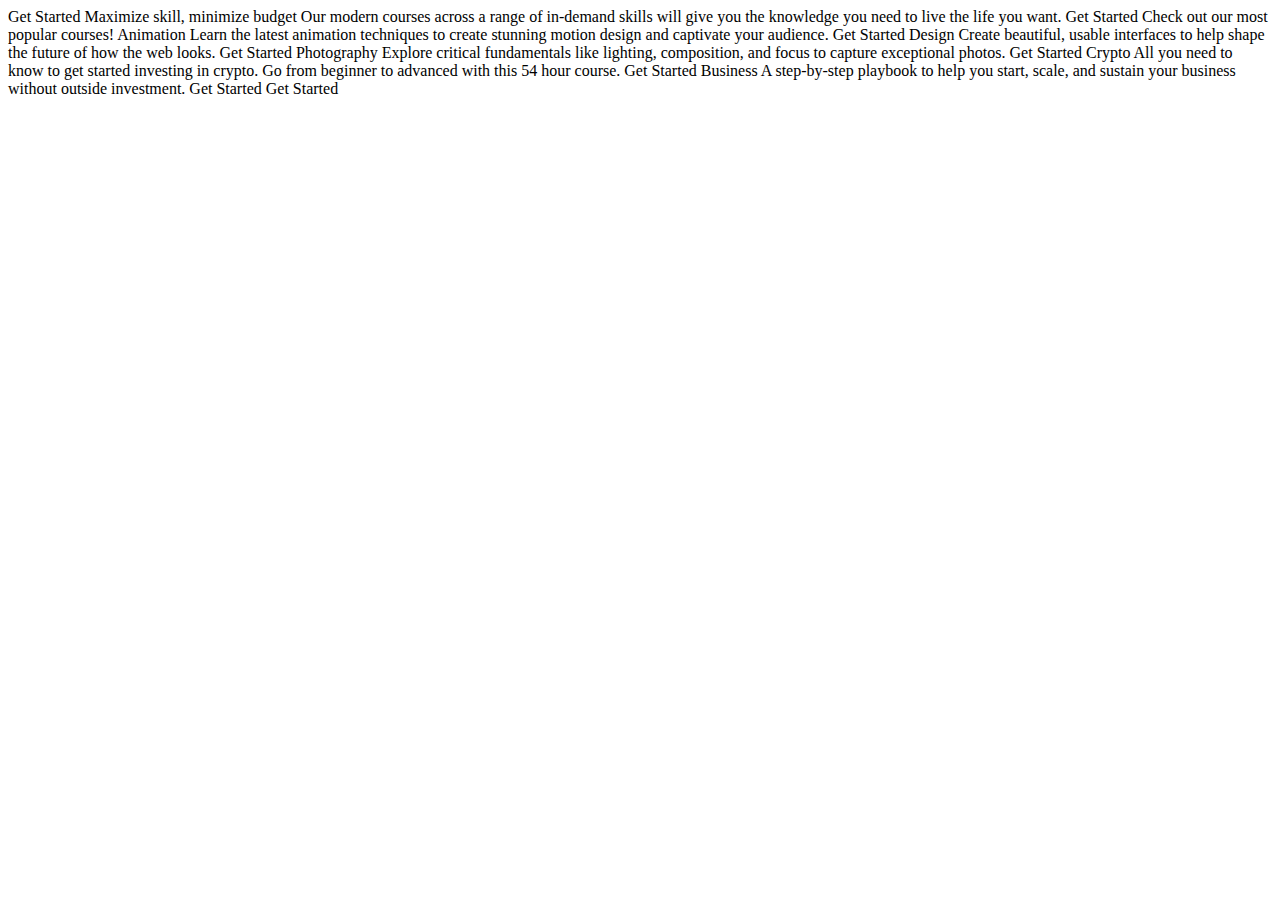
==== index.html @ d4b644a1 "Initial Landing Page Project" ====
<!DOCTYPE html>
<html lang="en">
<head>
  <meta charset="UTF-8">
  <meta name="viewport" content="width=device-width, initial-scale=1.0">

  <link rel="icon" type="image/png" sizes="32x32" href="./assets/favicon-32x32.png">
  
  <title>Frontend Mentor | Skilled e-learning landing page</title>
</head>
<body>

  Get Started

  Maximize skill, minimize budget

  Our modern courses across a range of in-demand skills will give you the 
  knowledge you need to live the life you want.

  Get Started

  Check out our most popular courses!

  Animation
  Learn the latest animation techniques to create stunning motion 
  design and captivate your audience.
  Get Started

  Design
  Create beautiful, usable interfaces to help shape the future of 
  how the web looks.
  Get Started

  Photography
  Explore critical fundamentals like lighting, composition, and focus 
  to capture exceptional photos.
  Get Started

  Crypto
  All you need to know to get started investing in crypto. Go from beginner 
  to advanced with this 54 hour course.
  Get Started

  Business
  A step-by-step playbook to help you start, scale, and sustain your business 
  without outside investment.
  Get Started

  Get Started

</body>
</html>
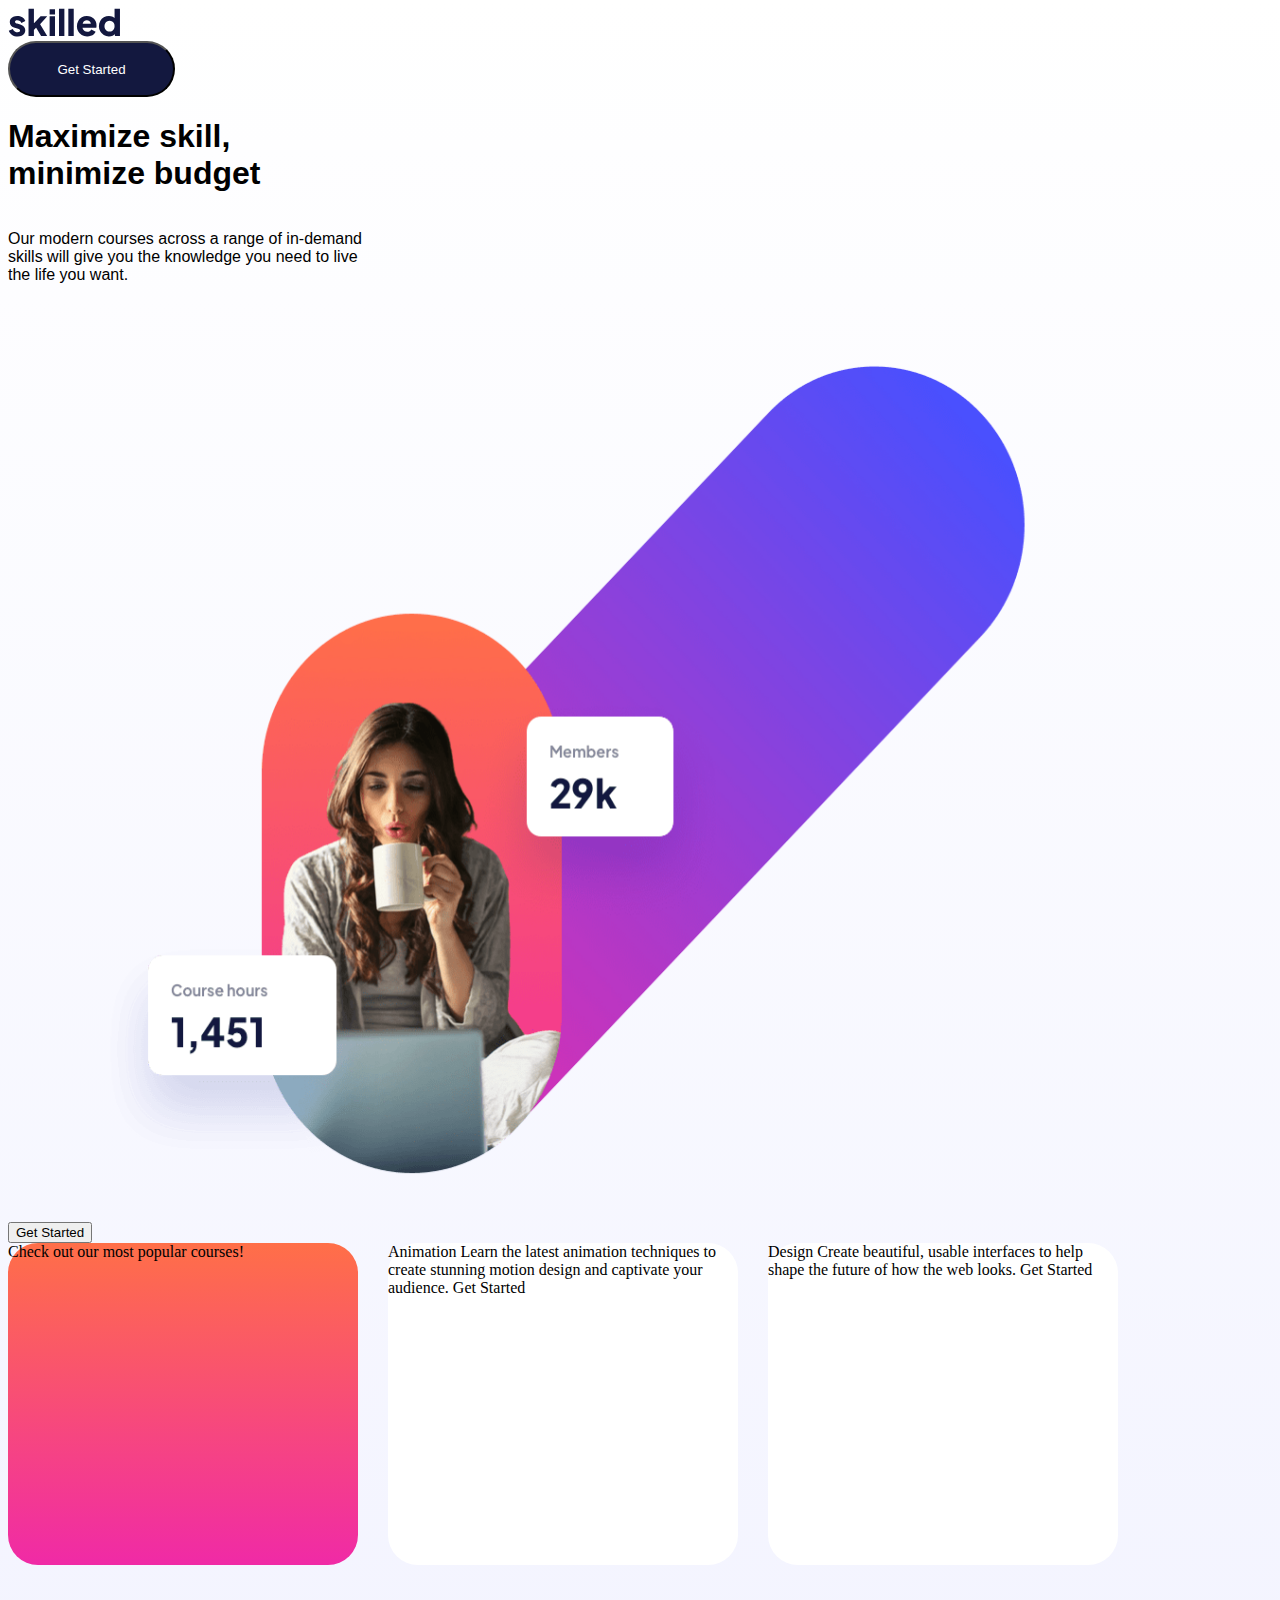
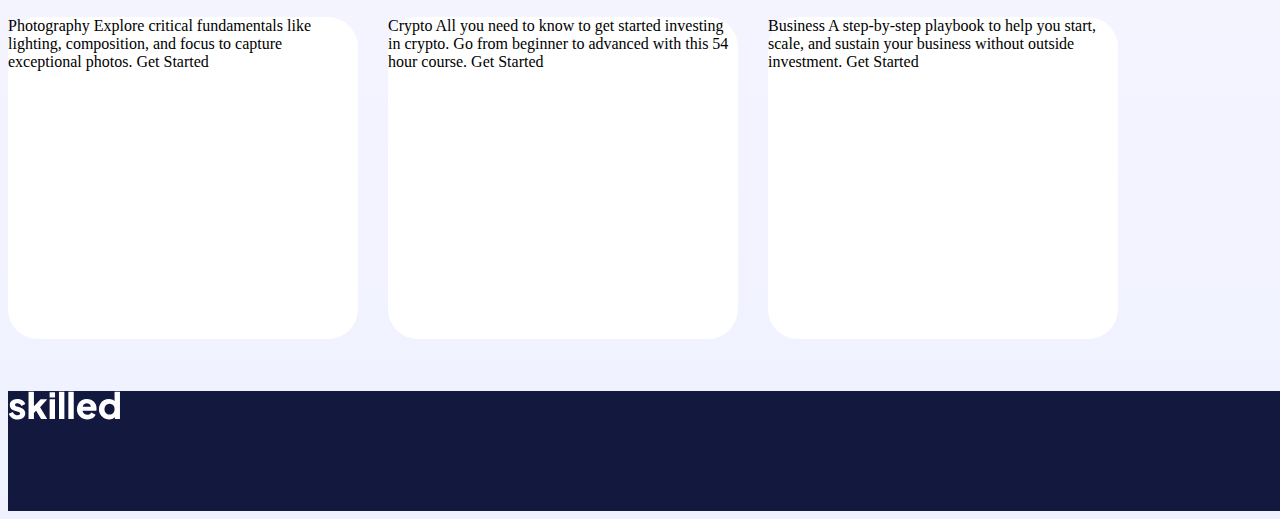
==== commit d32defa4: "LandingPageProjectStart" ====
--- a/index.html
+++ b/index.html
@@ -3,14 +3,71 @@
 <head>
   <meta charset="UTF-8">
   <meta name="viewport" content="width=device-width, initial-scale=1.0">
+  <link href="https://fonts.googleapis.com/css2?family=Plus+Jakarta+Sans:wght@700&display=swap" rel="stylesheet">
+  <link rel="stylesheet" href="app/css/style.css">
 
   <link rel="icon" type="image/png" sizes="32x32" href="./assets/favicon-32x32.png">
   
   <title>Frontend Mentor | Skilled e-learning landing page</title>
 </head>
 <body>
+  <header>
+    <div class="">
+      <div>
+        <img src="assets/logo-dark.svg" alt="">
+      </div>
+        <button class="header-btn">
+          Get Started
+        </button>
+      <div class="heading">
+        <h1>
+          Maximize skill,<br> minimize budget
+        </h1>
+        <p>
+        Our modern courses across a range of in-demand<br> skills will give you the 
+        knowledge you need to live<br> the life you want.
+        </p>
+      </div>
+        <button>
+          Get Started
+        </button>
+        <img id="lady" src="assets/image-hero-desktop.png" alt="skilled web developer">
+    </div>
+  </header>
+  <div class="container">
+    <div class="item1">Check out our most popular courses!</div>
+    <div class="item2">Animation
+      Learn the latest animation techniques to create stunning motion 
+      design and captivate your audience.
+      Get Started</div>
+    <div class="item3">Design
+      Create beautiful, usable interfaces to help shape the future of 
+      how the web looks.
+      Get Started</div>
+    <div class="item4">Photography
+      Explore critical fundamentals like lighting, composition, and focus 
+      to capture exceptional photos.
+      Get Started</div>
+    <div class="item5">Crypto
+      All you need to know to get started investing in crypto. Go from beginner 
+      to advanced with this 54 hour course.
+      Get Started</div>
+    <div class="item6">Business
+      A step-by-step playbook to help you start, scale, and sustain your business 
+      without outside investment.
+      Get Started</div>
+  </div>
+  <footer>
+    <div>
+      <img src="assets/logo-light.svg" alt="">
+    </div>
+    <div>
+      <button class="footer-btn">Get Started</button>
+    </div>
+  </footer>
 
-  Get Started
+
+  <!-- Get Started
 
   Maximize skill, minimize budget
 
@@ -46,7 +103,7 @@
   without outside investment.
   Get Started
 
-  Get Started
+  Get Started -->
 
 </body>
 </html>--- a/app/css/style.css
+++ b/app/css/style.css
@@ -0,0 +1,92 @@
+body{
+    background: linear-gradient(#FFFFFF, #F0F1FF)
+}
+header{
+    display: flex;
+    flex-direction: row;
+    font-family: 'Plus Jakarta Sans ', sans-serif;
+}
+header .header-btn{
+    width: 167px;
+    height: 56px;
+    border-radius: 40px;
+    background: #13183F;
+    color: #FFFFFF;
+}
+header .heading{
+    display: flex;
+    flex-direction: column;
+}
+#lady{
+    width: 61.9em;
+    height: 58.55em;
+}
+footer{
+    background: #13183F;
+    width: 1440px;
+    height: 120px;
+    display: flex;
+    flex-direction: row;
+    justify-content: space-between;
+    font-family: 'Plus Jakarta Sans', sans-serif;
+}
+footer .footer-btn{
+    width: 167px;
+    height: 56px;
+    border-radius: 40px;
+    background: linear-gradient(#4851FF, #F02AA6);
+    color: #FFFFFF;
+}
+
+
+.container{
+    width: 1110px;
+    height: 748px;
+    display: flex;
+    flex-direction: row;
+    justify-content: space-between;
+    flex-wrap: wrap;
+
+
+}
+.item1{
+    background: linear-gradient(180deg,#FF6F48, #F02AA6 );
+    width: 350px;
+    height: 322px;
+    border-radius: 30px;
+
+}
+.item2{
+    background: #FFFFFF;
+    width: 350px;
+    height: 322px;
+    border-radius: 30px;
+}
+.item3{
+    background: #FFFFFF;
+    width: 350px;
+    height: 322px;
+    border-radius: 30px;
+
+}
+.item4{
+    background: #FFFFFF;
+    width: 350px;
+    height: 322px;
+    border-radius: 30px;
+
+}
+.item5{
+    background: #FFFFFF;
+    width: 350px;
+    height: 322px;
+    border-radius: 30px;
+
+}
+.item6{
+    background: #FFFFFF;
+    width: 350px;
+    height: 322px;
+    border-radius: 30px;
+
+}
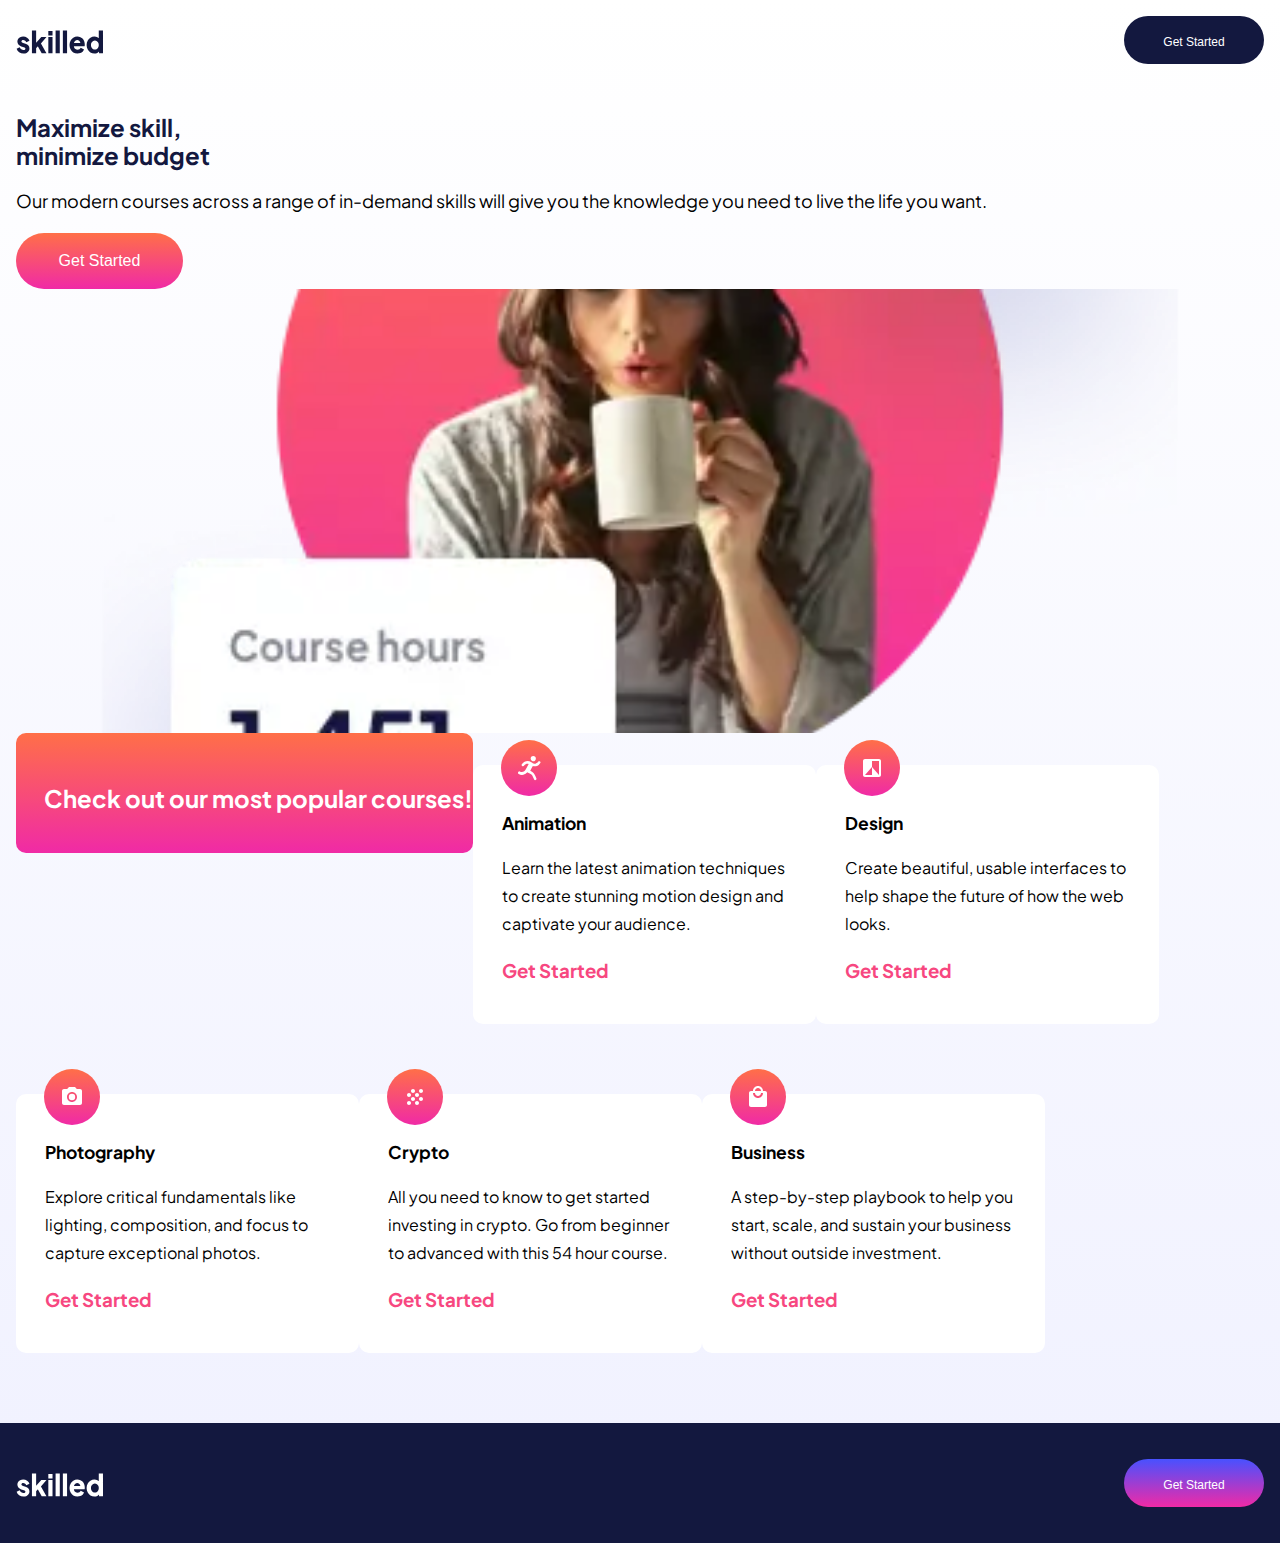
==== commit 2086321b: "Merge 6be6e3f3a27c46acaa181c67b65ebb39a0f0f33f into d4b644a16ce902806d0ea68ddbe68f2db61fd087" ====
--- a/index.html
+++ b/index.html
@@ -3,107 +3,142 @@
 <head>
   <meta charset="UTF-8">
   <meta name="viewport" content="width=device-width, initial-scale=1.0">
-  <link href="https://fonts.googleapis.com/css2?family=Plus+Jakarta+Sans:wght@700&display=swap" rel="stylesheet">
   <link rel="stylesheet" href="app/css/style.css">
-
+  <link rel="preconnect" href="https://fonts.googleapis.com">
+  <link rel="preconnect" href="https://fonts.gstatic.com" crossorigin>
+  <link href="https://fonts.googleapis.com/css2?family=Plus+Jakarta+Sans:wght@500;700;800&display=swap" rel="stylesheet">
   <link rel="icon" type="image/png" sizes="32x32" href="./assets/favicon-32x32.png">
   
   <title>Frontend Mentor | Skilled e-learning landing page</title>
 </head>
 <body>
-  <header>
-    <div class="">
+  <header class="">
+    <nav class="flex-jc-sb">
+      <a href="/">
+        <img src="/assets/logo-dark.svg" alt="skilled" class="logo-top">
+      </a>
+      <button type="button" class="header-btn">Get Started</button>
+    </nav>
+  </header>
+  <section class="skills container">
+    <div class="skills__text">
+      <h1 class="">
+        Maximize skill,<br> minimize budget
+      </h1>
+      <p>
+        Our modern courses across a range of in-demand skills will give you the 
+        knowledge you need to live the life you want.
+      </p>
+      <button href="#" class="button mid-btn">
+        Get Started
+      </button>
+    </div>
+    <div id="image" class="skills__image"></div>
+  </section>
+
+  <section class="feature feature__container">
+    
+  <div class="feature__grid">
+
+    <div class="feature__click">
       <div>
-        <img src="assets/logo-dark.svg" alt="">
+        <h2>
+          Check out our most popular courses!
+        </h2>
       </div>
-        <button class="header-btn">
-          Get Started
-        </button>
-      <div class="heading">
-        <h1>
-          Maximize skill,<br> minimize budget
-        </h1>
-        <p>
-        Our modern courses across a range of in-demand<br> skills will give you the 
-        knowledge you need to live<br> the life you want.
-        </p>
+    </div>
+
+    <div class="feature__item">
+
+      <div class="feature__icon"><img src="assets/icon-animation.svg"></div>
+
+
+      <div class="feature__title">
+       <h3> Animation</h3>
       </div>
-        <button>
-          Get Started
-        </button>
-        <img id="lady" src="assets/image-hero-desktop.png" alt="skilled web developer">
+      <div class="feature__description">
+        Learn the latest animation techniques to create stunning motion 
+        design and captivate your audience.
+      </div>
+      <div class="feature__heading">
+        <h3>Get Started</h3>
+      </div>
+
+
     </div>
-  </header>
-  <div class="container">
-    <div class="item1">Check out our most popular courses!</div>
-    <div class="item2">Animation
-      Learn the latest animation techniques to create stunning motion 
-      design and captivate your audience.
-      Get Started</div>
-    <div class="item3">Design
-      Create beautiful, usable interfaces to help shape the future of 
+
+    <div class="feature__item">
+
+      <div class="feature__icon"><img src="assets/icon-design.svg"></div>
+      <div class="feature__title">
+        <h3>Design</h3>
+      </div>
+      <div class="feature__description">
+        Create beautiful, usable interfaces to help shape the future of 
       how the web looks.
-      Get Started</div>
-    <div class="item4">Photography
-      Explore critical fundamentals like lighting, composition, and focus 
-      to capture exceptional photos.
-      Get Started</div>
-    <div class="item5">Crypto
-      All you need to know to get started investing in crypto. Go from beginner 
-      to advanced with this 54 hour course.
-      Get Started</div>
-    <div class="item6">Business
-      A step-by-step playbook to help you start, scale, and sustain your business 
-      without outside investment.
-      Get Started</div>
+      </div>
+      <div class="feature__heading">
+        <h3>Get Started</h3>
+      </div>
+
+    </div>
+
+    <div class="feature__item">
+
+      <div class="feature__icon"><img src="assets/icon-photography.svg"></div>
+      <div class="feature__title">
+        <h3>Photography</h3>
+      </div>
+      <div class="feature__description">
+        Explore critical fundamentals like lighting, composition, and focus 
+        to capture exceptional photos.
+      </div>
+      <div class="feature__heading">
+        <h3>Get Started</h3>
+      </div>
+
+    </div>
+
+    <div class="feature__item">
+      <div class="feature__icon"><img src="assets/icon-crypto.svg"></div>
+      <div class="feature__title">
+        <h3>Crypto</h3>
+      </div>
+      <div class="feature__description">
+        All you need to know to get started investing in crypto. Go from beginner 
+        to advanced with this 54 hour course.
+      </div>
+      <div class="feature__heading">
+        <h3>Get Started</h3>
+      </div>
+    </div>
+
+    <div class="feature__item">
+      
+      <div class="feature__icon"><img src="assets/icon-business.svg"></div>
+      <div class="feature__title">
+        <h3>Business</h3>
+      </div>
+      <div class="feature__description">
+        A step-by-step playbook to help you start, scale, and sustain your business 
+        without outside investment.
+      </div>
+      <div class="feature__heading">
+        <h3>Get Started</h3>
+      </div>
+
+    </div>
+
   </div>
-  <footer>
-    <div>
-      <img src="assets/logo-light.svg" alt="">
-    </div>
-    <div>
+
+  </section>
+  <footer class="flex-jc-sb">
+      <img src="assets/logo-light.svg" alt="" class="logo-down">
       <button class="footer-btn">Get Started</button>
-    </div>
   </footer>
 
 
-  <!-- Get Started
 
-  Maximize skill, minimize budget
-
-  Our modern courses across a range of in-demand skills will give you the 
-  knowledge you need to live the life you want.
-
-  Get Started
-
-  Check out our most popular courses!
-
-  Animation
-  Learn the latest animation techniques to create stunning motion 
-  design and captivate your audience.
-  Get Started
-
-  Design
-  Create beautiful, usable interfaces to help shape the future of 
-  how the web looks.
-  Get Started
-
-  Photography
-  Explore critical fundamentals like lighting, composition, and focus 
-  to capture exceptional photos.
-  Get Started
-
-  Crypto
-  All you need to know to get started investing in crypto. Go from beginner 
-  to advanced with this 54 hour course.
-  Get Started
-
-  Business
-  A step-by-step playbook to help you start, scale, and sustain your business 
-  without outside investment.
-  Get Started
-
-  Get Started -->
 
 </body>
 </html>--- a/app/css/style.css
+++ b/app/css/style.css
@@ -1,92 +1,7 @@
-body{
-    background: linear-gradient(#FFFFFF, #F0F1FF)
-}
-header{
-    display: flex;
-    flex-direction: row;
-    font-family: 'Plus Jakarta Sans ', sans-serif;
-}
-header .header-btn{
-    width: 167px;
-    height: 56px;
-    border-radius: 40px;
-    background: #13183F;
-    color: #FFFFFF;
-}
-header .heading{
-    display: flex;
-    flex-direction: column;
-}
-#lady{
-    width: 61.9em;
-    height: 58.55em;
-}
-footer{
-    background: #13183F;
-    width: 1440px;
-    height: 120px;
-    display: flex;
-    flex-direction: row;
-    justify-content: space-between;
-    font-family: 'Plus Jakarta Sans', sans-serif;
-}
-footer .footer-btn{
-    width: 167px;
-    height: 56px;
-    border-radius: 40px;
-    background: linear-gradient(#4851FF, #F02AA6);
-    color: #FFFFFF;
-}
+@import url(_globals.css);
+@import url(_header.css);
+@import url(_mixins.css);
+@import url(_skills.css);
+@import url(_feature.css);
 
 
-.container{
-    width: 1110px;
-    height: 748px;
-    display: flex;
-    flex-direction: row;
-    justify-content: space-between;
-    flex-wrap: wrap;
-
-
-}
-.item1{
-    background: linear-gradient(180deg,#FF6F48, #F02AA6 );
-    width: 350px;
-    height: 322px;
-    border-radius: 30px;
-
-}
-.item2{
-    background: #FFFFFF;
-    width: 350px;
-    height: 322px;
-    border-radius: 30px;
-}
-.item3{
-    background: #FFFFFF;
-    width: 350px;
-    height: 322px;
-    border-radius: 30px;
-
-}
-.item4{
-    background: #FFFFFF;
-    width: 350px;
-    height: 322px;
-    border-radius: 30px;
-
-}
-.item5{
-    background: #FFFFFF;
-    width: 350px;
-    height: 322px;
-    border-radius: 30px;
-
-}
-.item6{
-    background: #FFFFFF;
-    width: 350px;
-    height: 322px;
-    border-radius: 30px;
-
-}
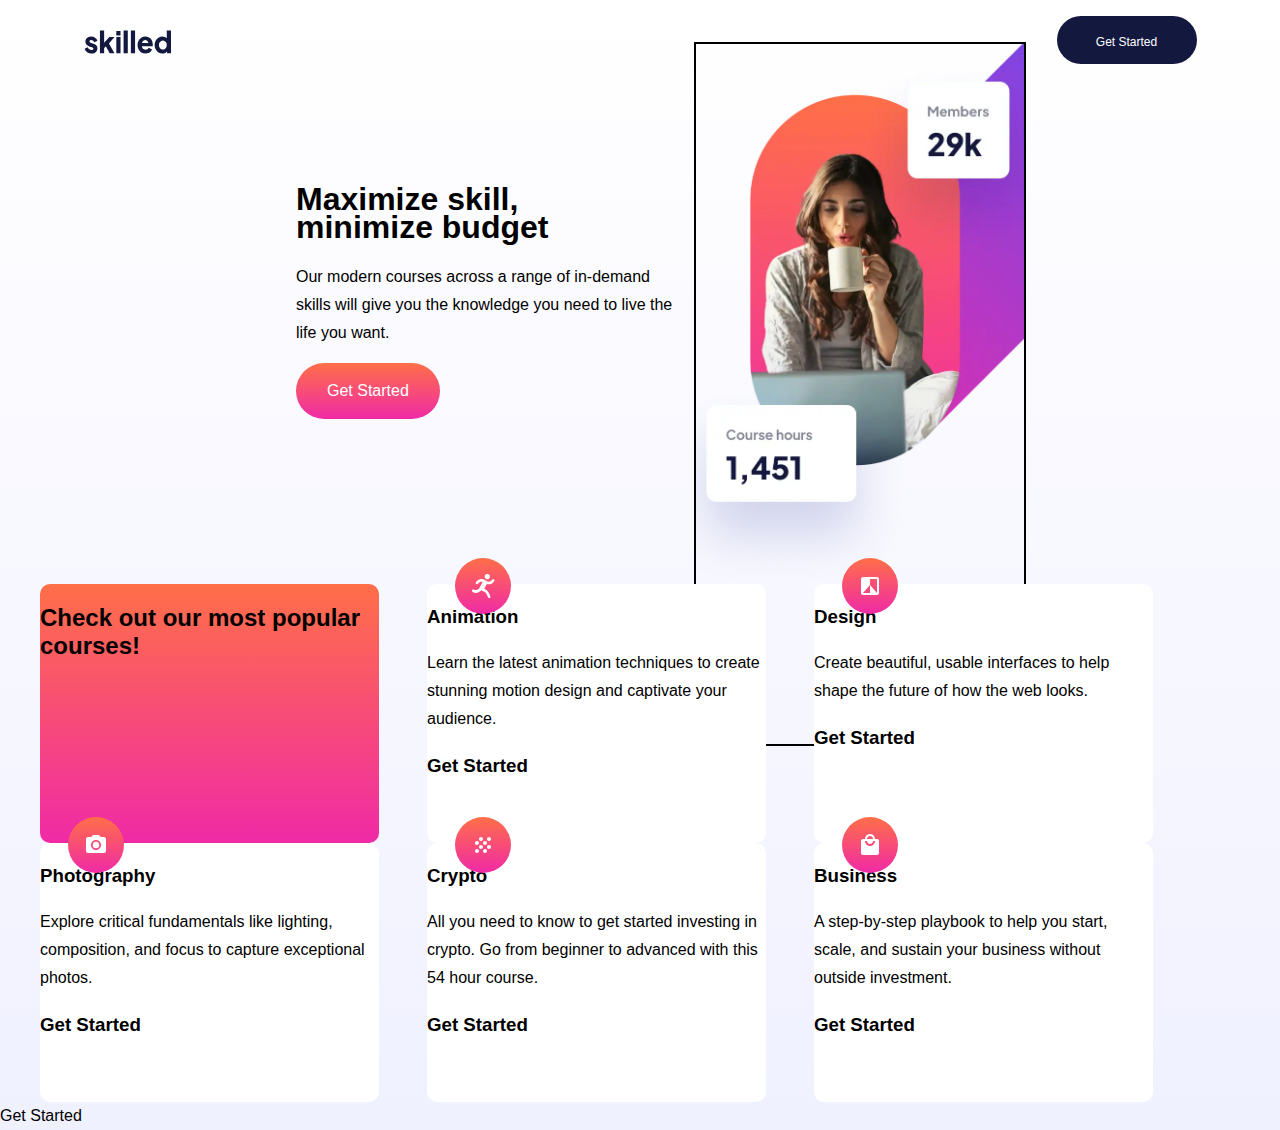
==== commit a1d72fe6: "Add files via upload" ====
--- a/index.html
+++ b/index.html
@@ -3,142 +3,204 @@
 <head>
   <meta charset="UTF-8">
   <meta name="viewport" content="width=device-width, initial-scale=1.0">
-  <link rel="stylesheet" href="app/css/style.css">
-  <link rel="preconnect" href="https://fonts.googleapis.com">
-  <link rel="preconnect" href="https://fonts.gstatic.com" crossorigin>
-  <link href="https://fonts.googleapis.com/css2?family=Plus+Jakarta+Sans:wght@500;700;800&display=swap" rel="stylesheet">
+
   <link rel="icon" type="image/png" sizes="32x32" href="./assets/favicon-32x32.png">
+  <link rel="stylesheet" href="assets/app/style.css">
   
   <title>Frontend Mentor | Skilled e-learning landing page</title>
 </head>
 <body>
-  <header class="">
-    <nav class="flex-jc-sb">
-      <a href="/">
-        <img src="/assets/logo-dark.svg" alt="skilled" class="logo-top">
+  <header>
+    <nav class="container flex-jc-sb">
+      <a href="#">
+        <img src="assets/logo-dark.svg" alt="skilled header logo" class="logo-top">
       </a>
-      <button type="button" class="header-btn">Get Started</button>
+      <button class="header-btn">
+        Get Started
+      </button>
     </nav>
   </header>
-  <section class="skills container">
+
+  <section class="skills__container container">
     <div class="skills__text">
-      <h1 class="">
-        Maximize skill,<br> minimize budget
+      <h1>
+        Maximize skill, <br> minimize budget
       </h1>
       <p>
-        Our modern courses across a range of in-demand skills will give you the 
-        knowledge you need to live the life you want.
+        Our modern courses across a range of in-demand <br> skills will give you the 
+        knowledge you need to live the <br> life you want.
       </p>
-      <button href="#" class="button mid-btn">
+      <button class="">
         Get Started
       </button>
     </div>
-    <div id="image" class="skills__image"></div>
+    <div class="skill__image"></div>
   </section>
-
-  <section class="feature feature__container">
-    
-  <div class="feature__grid">
-
-    <div class="feature__click">
-      <div>
-        <h2>
-          Check out our most popular courses!
-        </h2>
-      </div>
+  <section id="courses" class="feature container">
+    <div class="feature__grid">
+
+      <div class="feature__click">
+        <div>
+          <h2>
+            Check out our most popular courses!
+          </h2>
+        </div>
+      </div>
+
+      <div class="feature__item">
+
+        <div class="feature__icon">
+          <img src="assets/icon-animation.svg" alt="">
+        </div>
+
+        <div class="feature_title">
+          <h3>
+            Animation
+          </h3>
+        </div>
+
+        <div class="feature__description">
+          Learn the latest animation techniques to create stunning motion 
+          design and captivate your audience.
+        </div>
+
+        <div class="feature__heading">
+          <h3>
+            Get Started
+          </h3>
+        </div>
+
+      </div>
+
+      <div class="feature__item">
+
+        <div class="feature__icon">
+          <img src="assets/icon-design.svg" alt="">
+        </div>
+
+        <div class="feature_title">
+          <h3>
+            Design
+          </h3>
+        </div>
+
+        <div class="feature__description">
+          Create beautiful, usable interfaces to help shape the future of 
+          how the web looks.
+        </div>
+
+        <div class="feature__heading">
+          <h3>
+            Get Started
+          </h3>
+        </div>
+
+      </div>
+
+      <div class="feature__item">
+
+        <div class="feature__icon">
+          <img src="assets/icon-photography.svg" alt="">
+        </div>
+
+        <div class="feature_title">
+          <h3>
+            Photography
+          </h3>
+        </div>
+
+        <div class="feature__description">
+          Explore critical fundamentals like lighting, composition, and focus 
+          to capture exceptional photos.
+        </div>
+
+        <div class="feature__heading">
+          <h3>
+            Get Started
+          </h3>
+        </div>
+
+      </div>
+
+      <div class="feature__item">
+
+        <div class="feature__icon">
+          <img src="assets/icon-crypto.svg" alt="">
+        </div>
+
+        <div class="feature_title">
+          <h3>
+            Crypto
+          </h3>
+        </div>
+
+        <div class="feature__description">
+          All you need to know to get started investing in crypto. Go from beginner 
+          to advanced with this 54 hour course.
+        </div>
+
+        <div class="feature__heading">
+          <h3>
+            Get Started
+          </h3>
+        </div>
+
+      </div>
+
+      <div class="feature__item">
+
+        <div class="feature__icon">
+          <img src="assets/icon-business.svg" alt="">
+        </div>
+
+        <div class="feature_title">
+          <h3>
+            Business
+          </h3>
+        </div>
+
+        <div class="feature__description">
+          A step-by-step playbook to help you start, scale, and sustain your business 
+          without outside investment.
+        </div>
+
+        <div class="feature__heading">
+          <h3>
+            Get Started
+          </h3>
+        </div>
+
+      </div>
+
     </div>
-
-    <div class="feature__item">
-
-      <div class="feature__icon"><img src="assets/icon-animation.svg"></div>
-
-
-      <div class="feature__title">
-       <h3> Animation</h3>
-      </div>
-      <div class="feature__description">
-        Learn the latest animation techniques to create stunning motion 
-        design and captivate your audience.
-      </div>
-      <div class="feature__heading">
-        <h3>Get Started</h3>
-      </div>
-
-
-    </div>
-
-    <div class="feature__item">
-
-      <div class="feature__icon"><img src="assets/icon-design.svg"></div>
-      <div class="feature__title">
-        <h3>Design</h3>
-      </div>
-      <div class="feature__description">
-        Create beautiful, usable interfaces to help shape the future of 
-      how the web looks.
-      </div>
-      <div class="feature__heading">
-        <h3>Get Started</h3>
-      </div>
-
-    </div>
-
-    <div class="feature__item">
-
-      <div class="feature__icon"><img src="assets/icon-photography.svg"></div>
-      <div class="feature__title">
-        <h3>Photography</h3>
-      </div>
-      <div class="feature__description">
-        Explore critical fundamentals like lighting, composition, and focus 
-        to capture exceptional photos.
-      </div>
-      <div class="feature__heading">
-        <h3>Get Started</h3>
-      </div>
-
-    </div>
-
-    <div class="feature__item">
-      <div class="feature__icon"><img src="assets/icon-crypto.svg"></div>
-      <div class="feature__title">
-        <h3>Crypto</h3>
-      </div>
-      <div class="feature__description">
-        All you need to know to get started investing in crypto. Go from beginner 
-        to advanced with this 54 hour course.
-      </div>
-      <div class="feature__heading">
-        <h3>Get Started</h3>
-      </div>
-    </div>
-
-    <div class="feature__item">
-      
-      <div class="feature__icon"><img src="assets/icon-business.svg"></div>
-      <div class="feature__title">
-        <h3>Business</h3>
-      </div>
-      <div class="feature__description">
-        A step-by-step playbook to help you start, scale, and sustain your business 
-        without outside investment.
-      </div>
-      <div class="feature__heading">
-        <h3>Get Started</h3>
-      </div>
-
-    </div>
-
-  </div>
-
   </section>
-  <footer class="flex-jc-sb">
-      <img src="assets/logo-light.svg" alt="" class="logo-down">
-      <button class="footer-btn">Get Started</button>
-  </footer>
-
-
-
+
+
+  
+
+  
+
+  
+
+  
+
+  
+
+
+  
+  
+
+  
+  
+
+  
+  
+
+  
+  
+
+
+  Get Started
 
 </body>
 </html>--- a/assets/app/style.css
+++ b/assets/app/style.css
@@ -0,0 +1,4 @@
+@import url(_header.css);
+@import url(_global.css);
+@import url(_skills.css);
+@import url(_feature.css);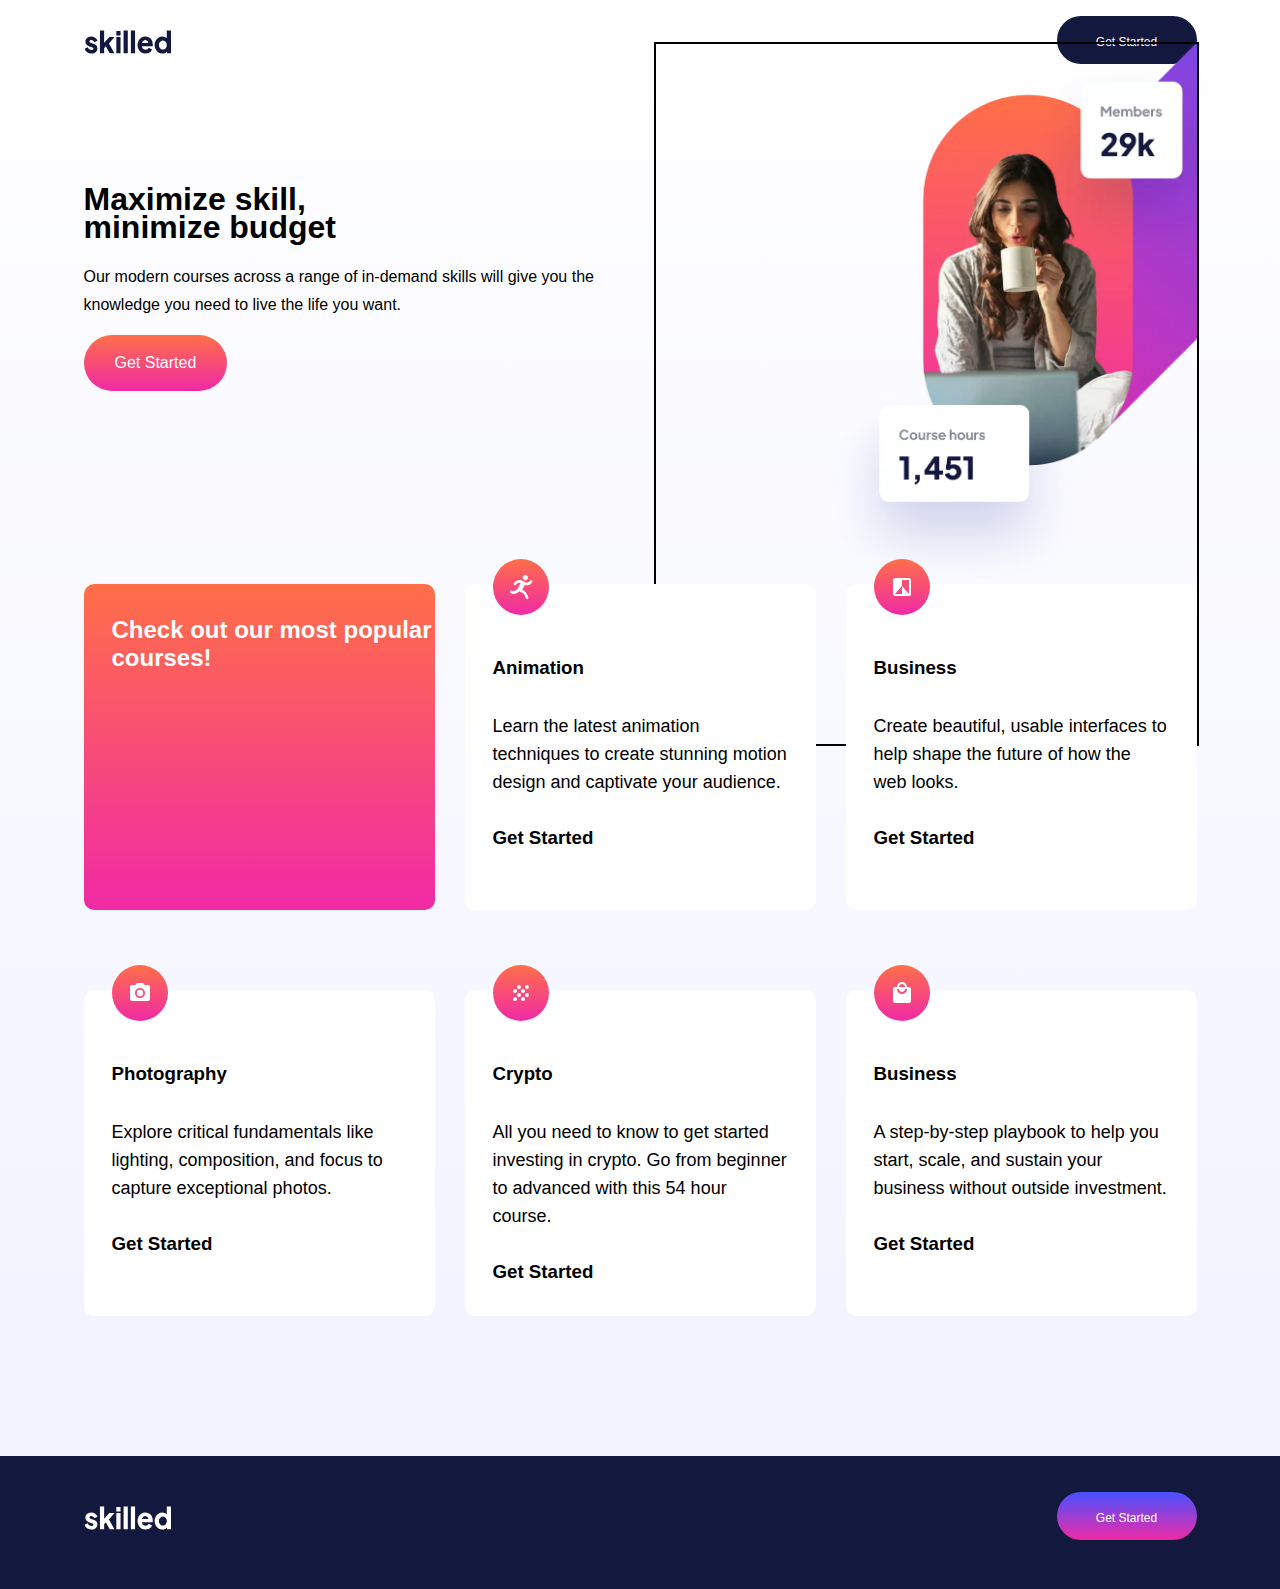
==== commit e9e9daca: "patch-4" ====
--- a/index.html
+++ b/index.html
@@ -26,9 +26,9 @@
       <h1>
         Maximize skill, <br> minimize budget
       </h1>
-      <p>
-        Our modern courses across a range of in-demand <br> skills will give you the 
-        knowledge you need to live the <br> life you want.
+      <p class="skill_description">
+        Our modern courses across a range of in-demand skills will give you the 
+        knowledge you need to live the life you want.
       </p>
       <button class="">
         Get Started
@@ -36,7 +36,7 @@
     </div>
     <div class="skill__image"></div>
   </section>
-  <section id="courses" class="feature container">
+  <section class="features container">
     <div class="feature__grid">
 
       <div class="feature__click">
@@ -53,22 +53,19 @@
           <img src="assets/icon-animation.svg" alt="">
         </div>
 
-        <div class="feature_title">
-          <h3>
-            Animation
-          </h3>
-        </div>
-
-        <div class="feature__description">
+        <h3>
+          Animation
+        </h3>
+
+        <p class="description">
           Learn the latest animation techniques to create stunning motion 
           design and captivate your audience.
-        </div>
-
-        <div class="feature__heading">
-          <h3>
-            Get Started
-          </h3>
-        </div>
+        </p>
+
+        <h3 class="get_started">
+          Get Started
+        </h3>
+
 
       </div>
 
@@ -78,22 +75,18 @@
           <img src="assets/icon-design.svg" alt="">
         </div>
 
-        <div class="feature_title">
-          <h3>
-            Design
-          </h3>
-        </div>
-
-        <div class="feature__description">
+        <h3>
+          Business
+        </h3>
+
+        <p class="description">
           Create beautiful, usable interfaces to help shape the future of 
           how the web looks.
-        </div>
-
-        <div class="feature__heading">
-          <h3>
-            Get Started
-          </h3>
-        </div>
+        </p>
+
+        <h3 class="get_started">
+          Get Started
+        </h3>
 
       </div>
 
@@ -103,22 +96,19 @@
           <img src="assets/icon-photography.svg" alt="">
         </div>
 
-        <div class="feature_title">
-          <h3>
-            Photography
-          </h3>
-        </div>
-
-        <div class="feature__description">
+        <h3>
+          Photography
+        </h3>
+
+        <p class="description">
           Explore critical fundamentals like lighting, composition, and focus 
           to capture exceptional photos.
-        </div>
-
-        <div class="feature__heading">
-          <h3>
-            Get Started
-          </h3>
-        </div>
+        </p>
+
+        <h3 class="get_started">
+          Get Started
+        </h3>
+
 
       </div>
 
@@ -128,22 +118,18 @@
           <img src="assets/icon-crypto.svg" alt="">
         </div>
 
-        <div class="feature_title">
           <h3>
             Crypto
           </h3>
-        </div>
-
-        <div class="feature__description">
-          All you need to know to get started investing in crypto. Go from beginner 
-          to advanced with this 54 hour course.
-        </div>
-
-        <div class="feature__heading">
-          <h3>
+
+          <p class="description">
+            All you need to know to get started investing in crypto. Go from beginner 
+            to advanced with this 54 hour course.
+          </p>
+
+          <h3 class="get_started">
             Get Started
           </h3>
-        </div>
 
       </div>
 
@@ -153,54 +139,62 @@
           <img src="assets/icon-business.svg" alt="">
         </div>
 
-        <div class="feature_title">
-          <h3>
-            Business
-          </h3>
-        </div>
-
-        <div class="feature__description">
+        <h3>
+          Business
+        </h3>
+
+        <p class="description">
           A step-by-step playbook to help you start, scale, and sustain your business 
           without outside investment.
-        </div>
-
-        <div class="feature__heading">
-          <h3>
-            Get Started
-          </h3>
-        </div>
+        </p>
+
+        <h3 class="get_started">
+          Get Started
+        </h3>
+
 
       </div>
 
     </div>
   </section>
 
-
-  
-
-  
-
-  
-
-  
-
-  
-
-
-  
-  
-
-  
-  
-
-  
-  
-
-  
-  
-
-
-  Get Started
+  <footer class="">
+    <div class="flex-jc-sb footer__container">
+      <a href="3">
+        <img src="assets/logo-light.svg" alt="white logo" class="logo-down">
+      </a>
+      <button class="footer-btn">
+        Get Started
+      </button>
+    </div>
+  </footer>
+
+
+  
+
+  
+
+  
+
+  
+
+  
+
+
+  
+  
+
+  
+  
+
+  
+  
+
+  
+  
+
+
+  
 
 </body>
 </html>--- a/assets/app/style.css
+++ b/assets/app/style.css
@@ -1,4 +1,5 @@
+@import url(_global.css);
 @import url(_header.css);
-@import url(_global.css);
 @import url(_skills.css);
-@import url(_feature.css);+@import url(_feature.css);
+@import url(_footer.css);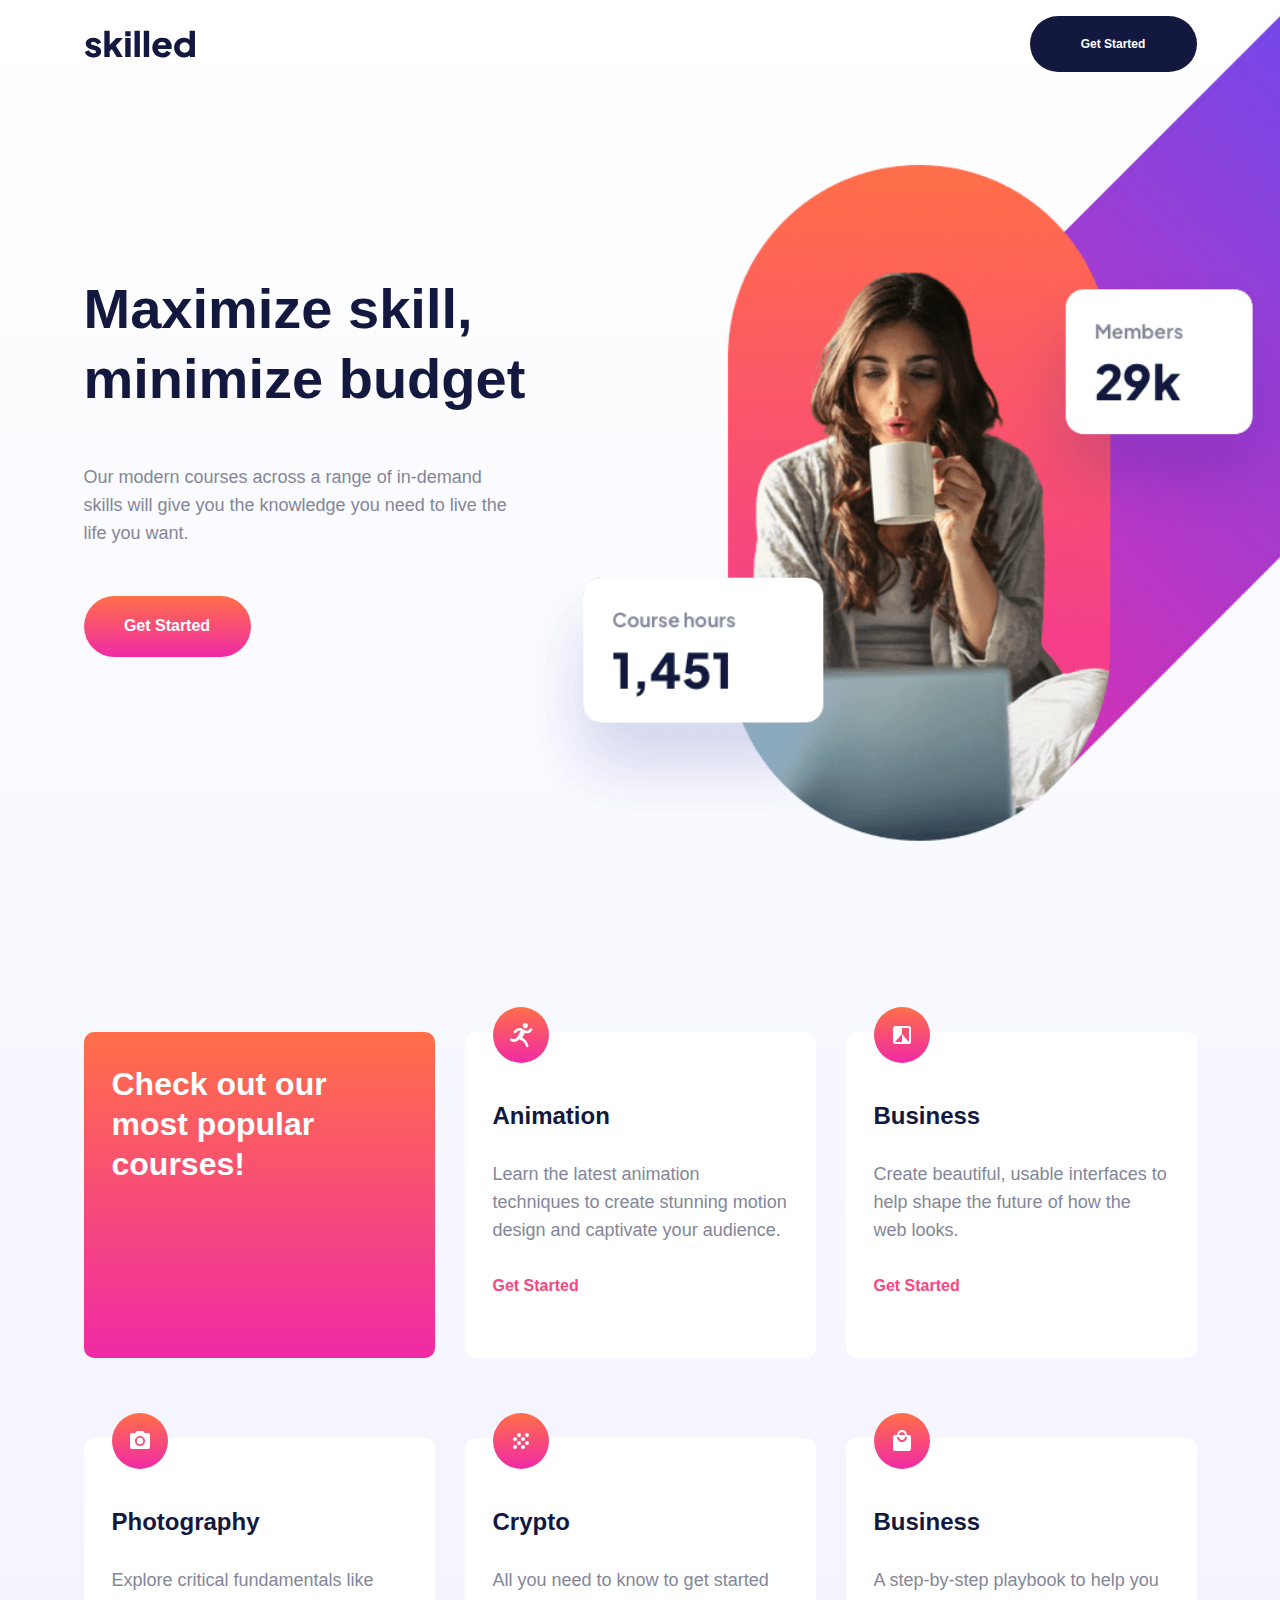
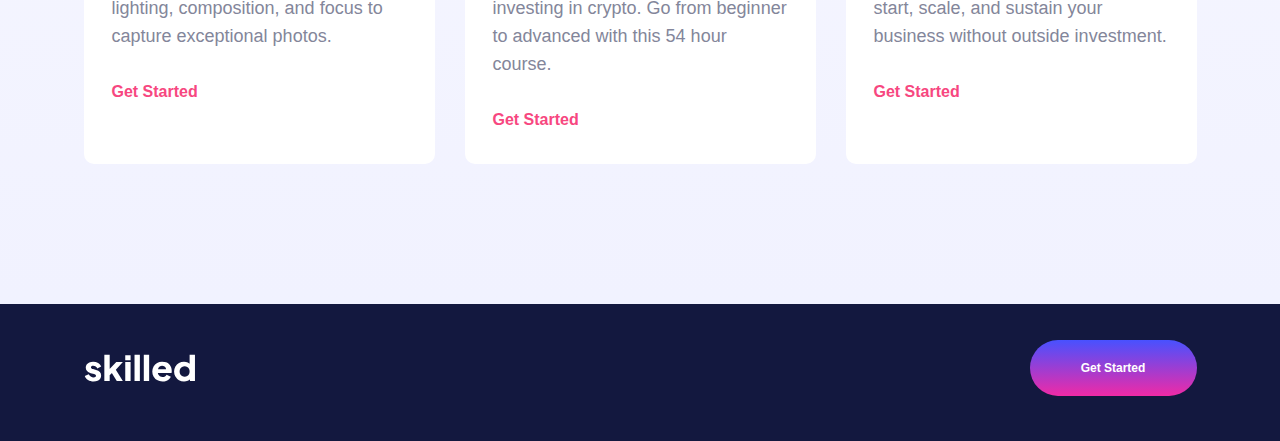
==== commit f82e6b3c: "Merge 94d76b9b6b4485cea4c55e9cb4b37ac65bb660df into d4b644a16ce902806d0ea68ddbe68f2db61fd087" ====
--- a/index.html
+++ b/index.html
@@ -40,11 +40,9 @@
     <div class="feature__grid">
 
       <div class="feature__click">
-        <div>
           <h2>
             Check out our most popular courses!
           </h2>
-        </div>
       </div>
 
       <div class="feature__item">
@@ -62,9 +60,9 @@
           design and captivate your audience.
         </p>
 
-        <h3 class="get_started">
+        <h4 class="get_started">
           Get Started
-        </h3>
+        </h4>
 
 
       </div>
@@ -84,9 +82,9 @@
           how the web looks.
         </p>
 
-        <h3 class="get_started">
+        <h4 class="get_started">
           Get Started
-        </h3>
+        </h4>
 
       </div>
 
@@ -105,9 +103,9 @@
           to capture exceptional photos.
         </p>
 
-        <h3 class="get_started">
+        <h4 class="get_started">
           Get Started
-        </h3>
+        </h4>
 
 
       </div>
@@ -127,9 +125,9 @@
             to advanced with this 54 hour course.
           </p>
 
-          <h3 class="get_started">
+          <h4 class="get_started">
             Get Started
-          </h3>
+          </h4>
 
       </div>
 
@@ -148,9 +146,9 @@
           without outside investment.
         </p>
 
-        <h3 class="get_started">
+        <h4 class="get_started">
           Get Started
-        </h3>
+        </h4>
 
 
       </div>
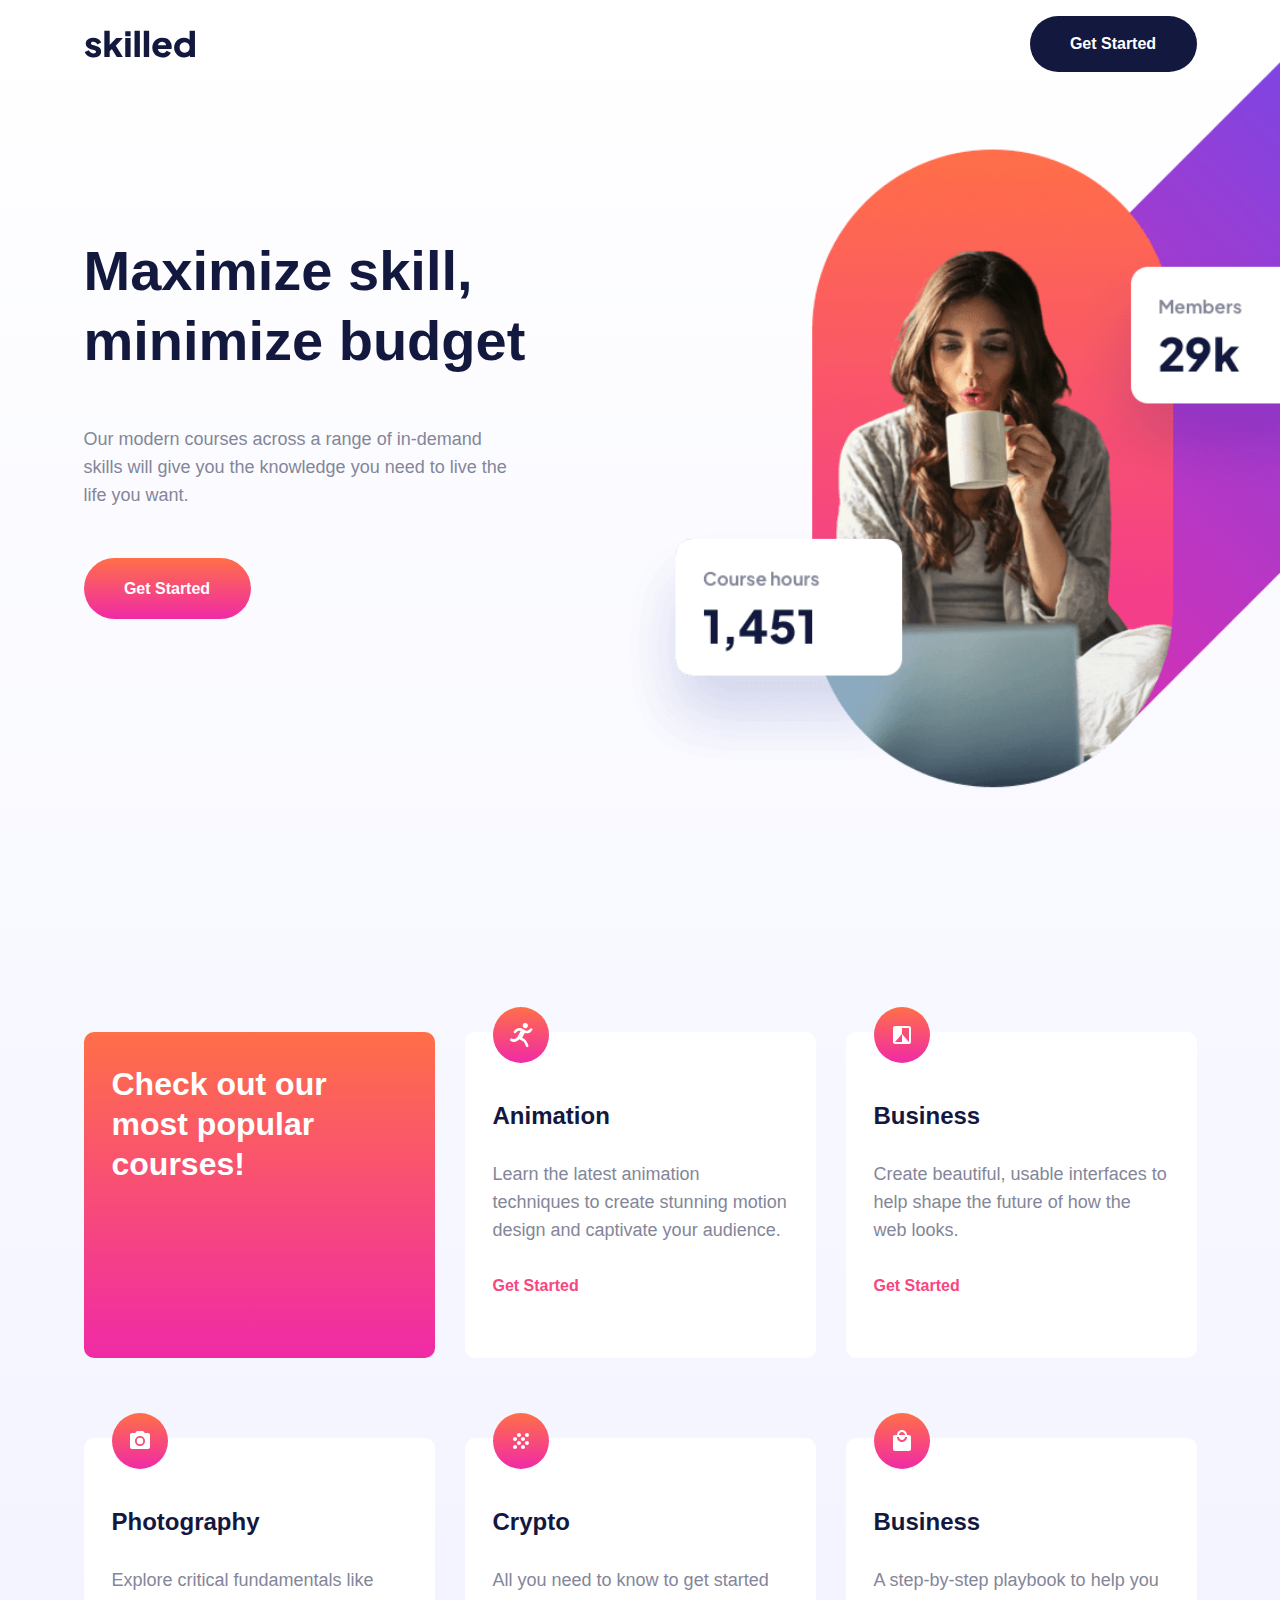
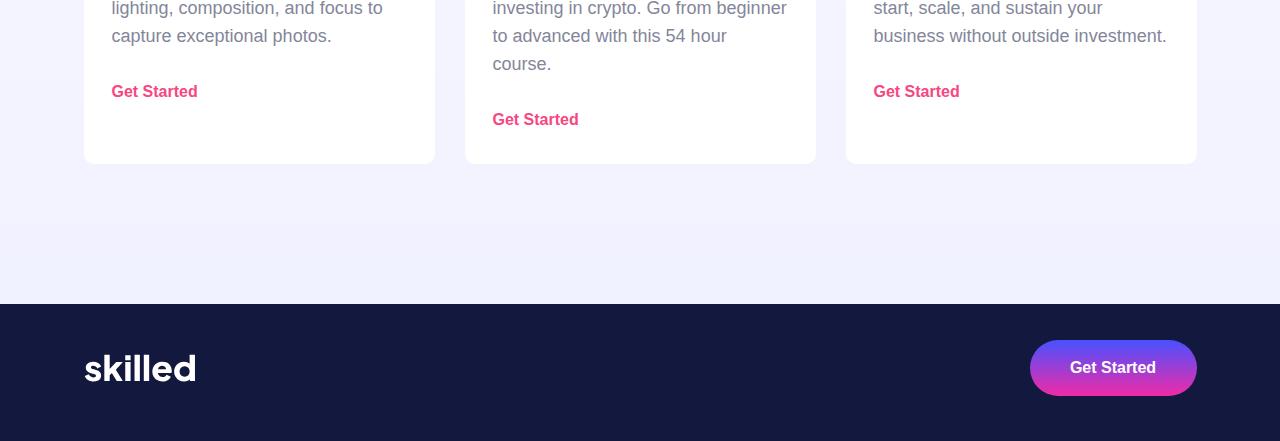
==== commit 1bd53134: "Merge 62de981f49c10e49478e16b22b8f51e2601b4e81 into d4b644a16ce902806d0ea68ddbe68f2db61fd087" ====
--- a/index.html
+++ b/index.html
@@ -9,7 +9,9 @@
   
   <title>Frontend Mentor | Skilled e-learning landing page</title>
 </head>
+
 <body>
+
   <header>
     <nav class="container flex-jc-sb">
       <a href="#">
@@ -30,12 +32,13 @@
         Our modern courses across a range of in-demand skills will give you the 
         knowledge you need to live the life you want.
       </p>
-      <button class="">
+      <button class="skills_button">
         Get Started
       </button>
     </div>
     <div class="skill__image"></div>
   </section>
+
   <section class="features container">
     <div class="feature__grid">
 
@@ -158,7 +161,7 @@
 
   <footer class="">
     <div class="flex-jc-sb footer__container">
-      <a href="3">
+      <a href="#">
         <img src="assets/logo-light.svg" alt="white logo" class="logo-down">
       </a>
       <button class="footer-btn">
@@ -167,32 +170,6 @@
     </div>
   </footer>
 
+</body>
 
-  
-
-  
-
-  
-
-  
-
-  
-
-
-  
-  
-
-  
-  
-
-  
-  
-
-  
-  
-
-
-  
-
-</body>
 </html>